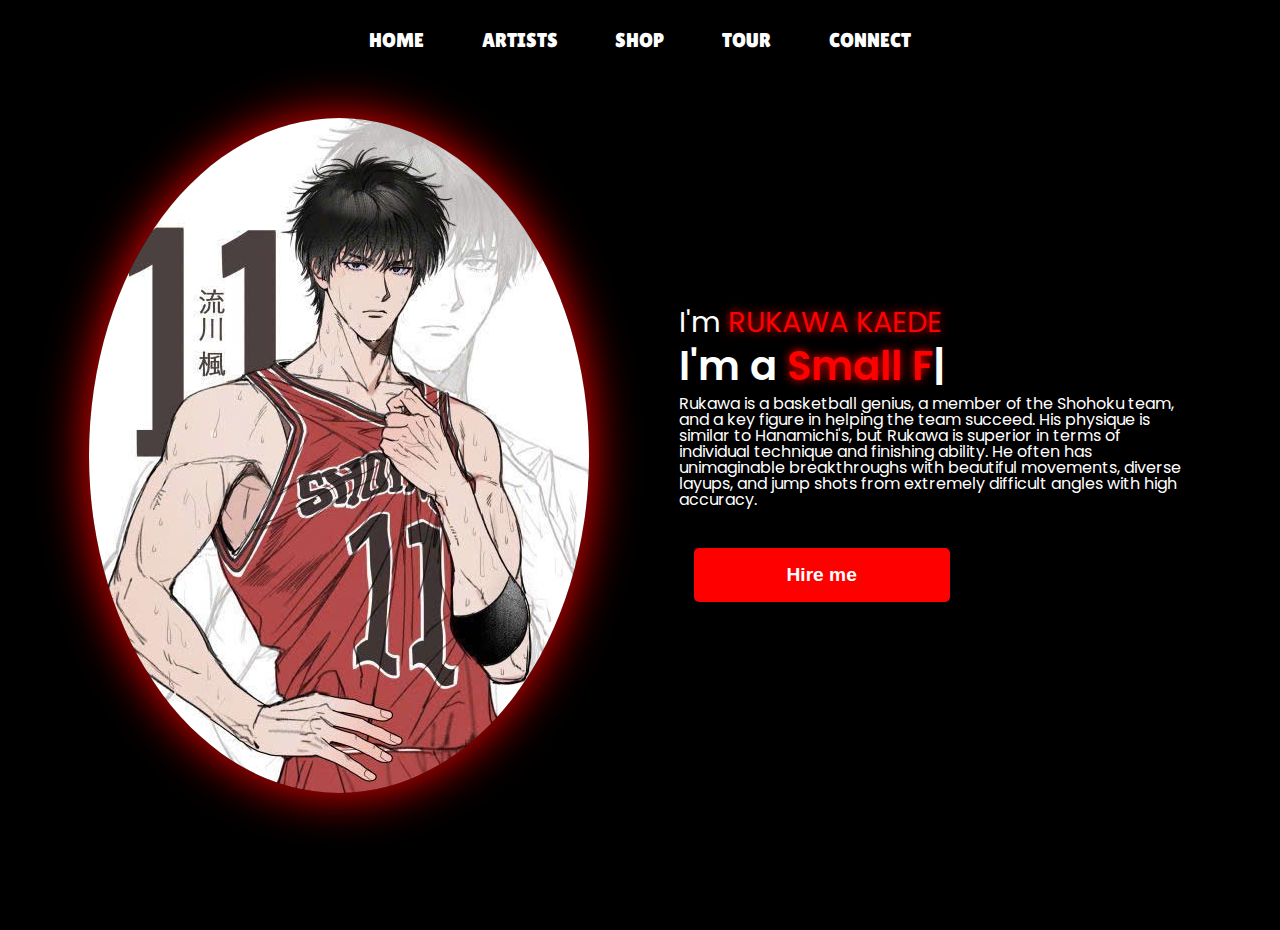
==== artists.html @ 11b87910 "demo them artists" ====
<!DOCTYPE html>
<html lang="en">
  <head>
    <meta charset="UTF-8" />
    <meta name="viewport" content="width=device-width, initial-scale=1.0" />
    <title>Document</title>
    <link rel="stylesheet" href="./Assets/Styles/reset.css" />
    <link rel="stylesheet" href="./Assets/Styles/style.css" />
    <link rel="preconnect" href="https://fonts.googleapis.com" />
    <link rel="preconnect" href="https://fonts.gstatic.com" crossorigin />
    <link
      href="https://fonts.googleapis.com/css2?family=Jersey+10&family=Lilita+One&family=Poppins:wght@100..900&family=Righteous&family=Rubik+Mono+One&family=Sen:wght@400..800&display=swap"
      rel="stylesheet"
    />
    <!-- Reponsive -->
    <link rel="stylesheet" href="./Assets/Styles/reponsive.css" />
  </head>
  <body class="body-art">
    <main>
      <header class="header-art">
        <nav class="nav-art">
          <ul>
            <li><a href="./index.html">HOME</a></li>
            <li><a href="#!">ARTISTS</a></li>
            <li><a href="#!">SHOP</a></li>
            <li><a href="#!">TOUR</a></li>
            <li><a href="#!">CONNECT</a></li>
          </ul>
        </nav>
      </header>
      <section class="section-art">
        <div class="main-container">
          <div class="image">
            <img src="./Assets/img/artist-demo1.jpg" alt="" />
          </div>
          <div class="content">
            <h1>I'm <span>RUKAWA KAEDE</span></h1>
            <div class="typewriter">
              I'm a <span class="typewriter-text"></span><label for="">|</label>
            </div>
            <p>
              Rukawa is a basketball genius, a member of the Shohoku team, and a
              key figure in helping the team succeed. His physique is similar to
              Hanamichi's, but Rukawa is superior in terms of individual
              technique and finishing ability. He often has unimaginable
              breakthroughs with beautiful movements, diverse layups, and jump
              shots from extremely difficult angles with high accuracy.
            </p>
            <div class="social-links">
              <a href="#"><i class=""></i></a>
              <a href="#"><i class=""></i></a>
              <a href="#"><i class=""></i></a>
            </div>
            <div class="btn">
              <button>Hire me</button>
            </div>
          </div>
        </div>
      </section>
    </main>
    <script src="./Assets/Scripts/script.js"></script>
  </body>
</html>
---- Assets/Styles/style.css ----
* {
  box-sizing: border-box;
}

body,
html {
  margin: 0;
  padding: 0;
  height: 100%;
  font-family: "Poppins", sans-serif;
}

/* Animation */
@keyframes blink {
  0%,
  5%,
  10%,
  15% {
    opacity: 1;
  }
  2.5%,
  7.5%,
  12.5% {
    opacity: 0;
  }
  100% {
    opacity: 1;
  }
}

.blinking-image {
  animation: blink 2.6s ease-in-out infinite;
}

a {
  text-decoration: none;
}

/* Background */
.main .background {
  position: fixed;
  width: 100%;
  height: 100%;
  z-index: 0;
}

.main .background img {
  width: 100%;
  height: 100%;
  /* object-fit: cover; */
}

/* Header */
.header {
  padding: 30px 0;
  position: relative;
  z-index: 10;
}

.nav ul {
  margin: 100px auto 0;
  display: flex;
  justify-content: space-around;
  max-width: 600px;
}

.nav a {
  font-family: "Lilita One", sans-serif;
  font-size: 20px;
  padding: 8px 21px;
  color: black;
}

/* Hero */
.hero {
  position: absolute;
  top: 50%;
  left: 50%;
  transform: translate(-50%, -50%);
  z-index: 1;
}

.hero img {
  width: 335px;
}

/* /////////////// Artists //////////////////// */

/* header art */

.header-art {
  /* padding: 30px 0; */
  position: sticky;
}

.nav-art ul {
  margin: 30px auto 0;
  display: flex;
  justify-content: space-around;
  max-width: 600px;
}

.nav-art a {
  font-family: "Lilita One", sans-serif;
  font-size: 20px;
  padding: 8px 21px;
  color: white;
}

/* Body art */

.body-art {
  background-color: black;
  width: 100%;
  height: 100vh;
  overflow: hidden;
  /* background-color: black; */
}

.section-art {
  width: 100%;
  height: 90vh;
}

.main-container {
  width: 100%;
  height: 100%;
  display: flex;
  justify-content: space-evenly;
  align-items: center;
}

.main-container .image {
  width: 500px;
  height: 75vh;
  border-radius: 100%;
  overflow: hidden;
  box-shadow: 0 0 50px red;
}

.main-container .image img {
  width: 100%;
}

.main-container .image:hover {
  animation: animate 1.5s ease-in-out infinite;
}

@keyframes animate {
  0% {
    scale: 1;
  }
  50% {
    scale: 1.05;
  }
  100% {
    scale: 1;
  }
}

.main-container .content {
  color: white;
  width: 40%;
  min-height: 100px;
}

.content h1 {
  font-size: clamp(1rem, 1rem + 5vw, 1.8rem);
}

.content h1 span{
  color: red;
  text-shadow: 0 0 10px red;
}

.content .typewriter {
  margin-top: 10px;
  font-size: clamp(1rem, 1rem + 5vw, 2.5rem);
  font-weight: 600;
}

.content .typewriter-text {
  color: red;
  text-shadow: 0 0 10px red;
}

.content p {
  font-size: clamp(0.4rem, 0.2rem + 9vw, 1rem);
  margin: 10px 0;
}

.content button {
  width: 50%;
  height: 6vh;
  margin-top: 30px;
  margin-left: 15px;
  background-color: red;
  color: white;
  border: none;
  outline: none;
  font-size: 120%;
  font-weight: 700;
  border-radius: 5px;
  transition: 0.2s linear;
}

.content button:hover {
  scale: 1.1;
  color: red;
  border: 2px solid red;
  background-color: transparent;
  font-weight: 700;
  box-shadow: 0 0 40px red;
}
---- Assets/Styles/reponsive.css ----
/* Responsive for mobile devices with screen size 430x932 */
@media (max-width: 430px) {
    /* Adjust hero image size */
    .hero img {
      width: 90%;
    }
  
    /* Adjust navigation */
    .nav ul {
      flex-direction: column;
      align-items: center;
      padding: 0;
    }
  
    .nav a {
      font-size: 16px;
      padding: 10px;
    }
  
    /* Adjust main container layout */
    .main-container {
      flex-direction: column;
      align-items: center;
      padding: 20px;
    }
  
    .main-container .image {
      width: 250px;
      height: auto;
      box-shadow: 0 0 20px red;
    }
  
    .main-container .content {
      width: 90%;
      text-align: center;
    }
  
    .content h1 {
      font-size: 1.5rem;
    }
  
    .content .typewriter {
      font-size: 1.8rem;
    }
  
    .content p {
      font-size: 0.9rem;
    }
  
    .content button {
      width: 80%;
      font-size: 1rem;
    }
  }
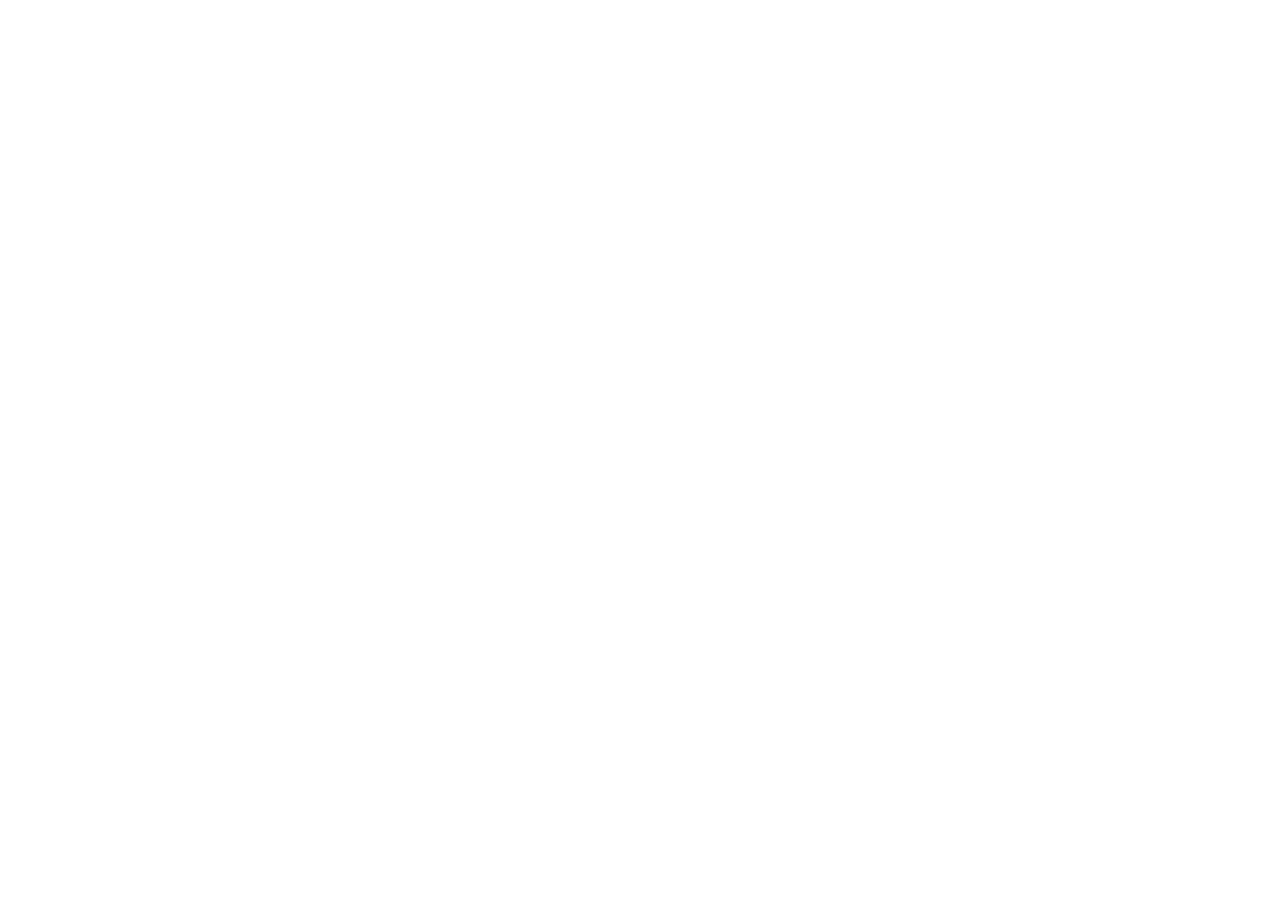
==== commit 2c9f5827: "cap nhat 15/9/2024" ====
--- a/artists.html
+++ b/artists.html
@@ -4,60 +4,15 @@
     <meta charset="UTF-8" />
     <meta name="viewport" content="width=device-width, initial-scale=1.0" />
     <title>Document</title>
-    <link rel="stylesheet" href="./Assets/Styles/reset.css" />
     <link rel="stylesheet" href="./Assets/Styles/style.css" />
-    <link rel="preconnect" href="https://fonts.googleapis.com" />
-    <link rel="preconnect" href="https://fonts.gstatic.com" crossorigin />
-    <link
-      href="https://fonts.googleapis.com/css2?family=Jersey+10&family=Lilita+One&family=Poppins:wght@100..900&family=Righteous&family=Rubik+Mono+One&family=Sen:wght@400..800&display=swap"
-      rel="stylesheet"
-    />
-    <!-- Reponsive -->
-    <link rel="stylesheet" href="./Assets/Styles/reponsive.css" />
   </head>
-  <body class="body-art">
-    <main>
-      <header class="header-art">
-        <nav class="nav-art">
-          <ul>
-            <li><a href="./index.html">HOME</a></li>
-            <li><a href="#!">ARTISTS</a></li>
-            <li><a href="#!">SHOP</a></li>
-            <li><a href="#!">TOUR</a></li>
-            <li><a href="#!">CONNECT</a></li>
-          </ul>
-        </nav>
-      </header>
-      <section class="section-art">
-        <div class="main-container">
-          <div class="image">
-            <img src="./Assets/img/artist-demo1.jpg" alt="" />
-          </div>
-          <div class="content">
-            <h1>I'm <span>RUKAWA KAEDE</span></h1>
-            <div class="typewriter">
-              I'm a <span class="typewriter-text"></span><label for="">|</label>
-            </div>
-            <p>
-              Rukawa is a basketball genius, a member of the Shohoku team, and a
-              key figure in helping the team succeed. His physique is similar to
-              Hanamichi's, but Rukawa is superior in terms of individual
-              technique and finishing ability. He often has unimaginable
-              breakthroughs with beautiful movements, diverse layups, and jump
-              shots from extremely difficult angles with high accuracy.
-            </p>
-            <div class="social-links">
-              <a href="#"><i class=""></i></a>
-              <a href="#"><i class=""></i></a>
-              <a href="#"><i class=""></i></a>
-            </div>
-            <div class="btn">
-              <button>Hire me</button>
-            </div>
-          </div>
-        </div>
-      </section>
-    </main>
+  <body>
+    <video id="transitionVideo" class="transition-video" autoplay muted>
+      <source src="./Assets/img/ChopMat.mp4" type="video/mp4" />
+      Your browser does not support the video tag.
+    </video>
+
+    <!-- JS -->
     <script src="./Assets/Scripts/script.js"></script>
   </body>
 </html>
--- a/Assets/Styles/style.css
+++ b/Assets/Styles/style.css
@@ -47,26 +47,57 @@
 .main .background img {
   width: 100%;
   height: 100%;
-  /* object-fit: cover; */
 }
 
 /* Header */
-.header {
-  padding: 30px 0;
-  position: relative;
-  z-index: 10;
+
+.header .nav {
+  position: fixed;
+  top: 0;
+  left: 0;
+  height: 0;
+  width: 100%;
+  overflow: hidden;
+  display: flex;
+  justify-content: center;
+  align-items: center;
+  z-index: 999;
+  transition: height 0.5s ease-in-out;
 }
 
-.nav ul {
-  margin: 100px auto 0;
-  display: flex;
-  justify-content: space-around;
-  max-width: 600px;
+.header .nav.active {
+  display: flex; /* Hiển thị menu khi class 'active' được thêm vào */
 }
 
-.nav a {
+.header .nav.active {
+  height: 100%; /* Chiều cao của menu khi kích hoạt */
+}
+
+.header .nav ul {
+  padding: 0;
+  margin: 0;
+  display: flex;
+  flex-direction: column;
+  align-items: center;
+  gap: 50px;
+}
+
+.header .nav ul li {
+  opacity: 0;
+  transform: translateY(
+    -20px
+  ); /* Đẩy các mục lên trên để tạo hiệu ứng trượt xuống */
+  transition: opacity 0.5s ease-in-out, transform 0.5s ease-in-out;
+}
+
+.header .nav.active ul li.show {
+  opacity: 1;
+  transform: translateY(0); /* Trả về vị trí ban đầu */
+}
+
+.header .nav a {
   font-family: "Lilita One", sans-serif;
-  font-size: 20px;
+  font-size: 30px;
   padding: 8px 21px;
   color: black;
 }
@@ -81,134 +112,25 @@
 }
 
 .hero img {
+  display: block;
   width: 335px;
+  margin: 0 auto;
+}
+
+.hero img.hidden {
+  display: none;
 }
 
 /* /////////////// Artists //////////////////// */
 
-/* header art */
-
-.header-art {
-  /* padding: 30px 0; */
-  position: sticky;
-}
-
-.nav-art ul {
-  margin: 30px auto 0;
-  display: flex;
-  justify-content: space-around;
-  max-width: 600px;
-}
-
-.nav-art a {
-  font-family: "Lilita One", sans-serif;
-  font-size: 20px;
-  padding: 8px 21px;
-  color: white;
-}
-
-/* Body art */
-
-.body-art {
-  background-color: black;
-  width: 100%;
-  height: 100vh;
-  overflow: hidden;
-  /* background-color: black; */
-}
-
-.section-art {
-  width: 100%;
-  height: 90vh;
-}
-
-.main-container {
+/* CSS */
+.transition-video {
+  position: fixed;
+  top: 0;
+  left: 0;
   width: 100%;
   height: 100%;
-  display: flex;
-  justify-content: space-evenly;
-  align-items: center;
+  object-fit: cover;
+  z-index: 1000; /* Đặt video lên trên cùng */
+  display: none; /* Ẩn video khi chưa cần thiết */
 }
-
-.main-container .image {
-  width: 500px;
-  height: 75vh;
-  border-radius: 100%;
-  overflow: hidden;
-  box-shadow: 0 0 50px red;
-}
-
-.main-container .image img {
-  width: 100%;
-}
-
-.main-container .image:hover {
-  animation: animate 1.5s ease-in-out infinite;
-}
-
-@keyframes animate {
-  0% {
-    scale: 1;
-  }
-  50% {
-    scale: 1.05;
-  }
-  100% {
-    scale: 1;
-  }
-}
-
-.main-container .content {
-  color: white;
-  width: 40%;
-  min-height: 100px;
-}
-
-.content h1 {
-  font-size: clamp(1rem, 1rem + 5vw, 1.8rem);
-}
-
-.content h1 span{
-  color: red;
-  text-shadow: 0 0 10px red;
-}
-
-.content .typewriter {
-  margin-top: 10px;
-  font-size: clamp(1rem, 1rem + 5vw, 2.5rem);
-  font-weight: 600;
-}
-
-.content .typewriter-text {
-  color: red;
-  text-shadow: 0 0 10px red;
-}
-
-.content p {
-  font-size: clamp(0.4rem, 0.2rem + 9vw, 1rem);
-  margin: 10px 0;
-}
-
-.content button {
-  width: 50%;
-  height: 6vh;
-  margin-top: 30px;
-  margin-left: 15px;
-  background-color: red;
-  color: white;
-  border: none;
-  outline: none;
-  font-size: 120%;
-  font-weight: 700;
-  border-radius: 5px;
-  transition: 0.2s linear;
-}
-
-.content button:hover {
-  scale: 1.1;
-  color: red;
-  border: 2px solid red;
-  background-color: transparent;
-  font-weight: 700;
-  box-shadow: 0 0 40px red;
-}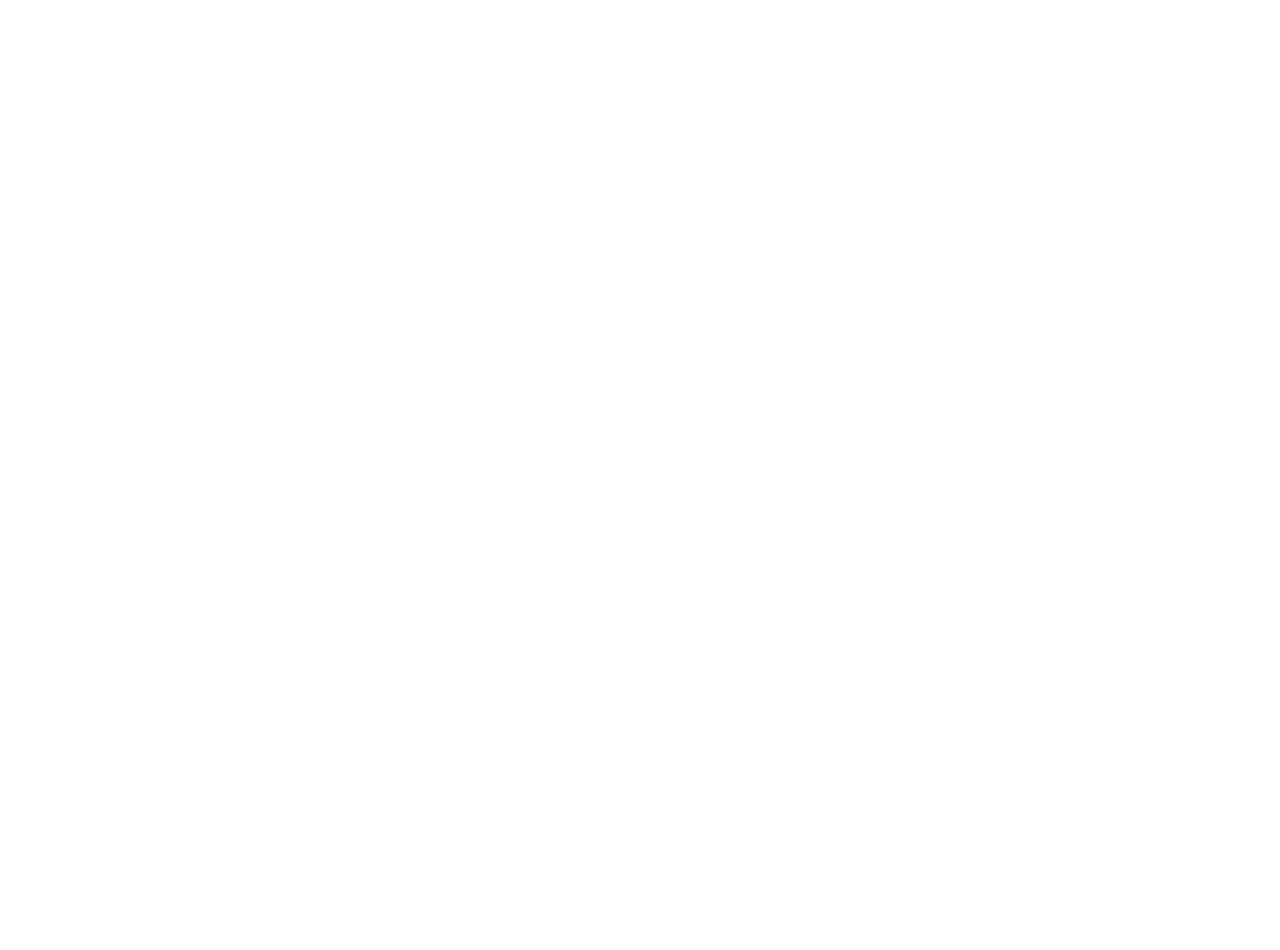
==== commit 8683b577: "Update artists.html" ====
--- a/artists.html
+++ b/artists.html
@@ -5,14 +5,56 @@
     <meta name="viewport" content="width=device-width, initial-scale=1.0" />
     <title>Document</title>
     <link rel="stylesheet" href="./Assets/Styles/style.css" />
+    <style>
+      body {
+        font-family: Arial, sans-serif;
+        text-align: center;
+        margin: 50px;
+      }
+      h1 {
+        color: #4caf50;
+      }
+      button {
+        padding: 10px 20px;
+        background-color: #4caf50;
+        color: white;
+        border: none;
+        cursor: pointer;
+      }
+      button:hover {
+        background-color: #45a049;
+      }
+      .content {
+        display: none;
+      }
+    </style>
   </head>
   <body>
-    <video id="transitionVideo" class="transition-video" autoplay muted>
-      <source src="./Assets/img/ChopMat.mp4" type="video/mp4" />
-      Your browser does not support the video tag.
-    </video>
+    <!-- id="transitionVideo" class="transition-video" autoplay muted playsinline -->
+    <video
+      id="video"
+      src="./Assets/img/ChopMat.mp4"
+      autoplay
+      muted
+      playsinline
+    ></video>
+
+    <div class="content">
+      <h1>Welcome to My Simple Web Page</h1>
+      <p>This is a basic example of an HTML page with some styling.</p>
+      <button onclick="alert('Button Clicked!')">Click Me</button>
+    </div>
 
     <!-- JS -->
     <script src="./Assets/Scripts/script.js"></script>
+    <script>
+      const video = document.getElementById("video");
+      const content = document.querySelector(".content");
+
+      video.addEventListener("ended", function () {
+        video.style.display = "none";
+        content.style.display = "block";
+      });
+    </script>
   </body>
 </html>
